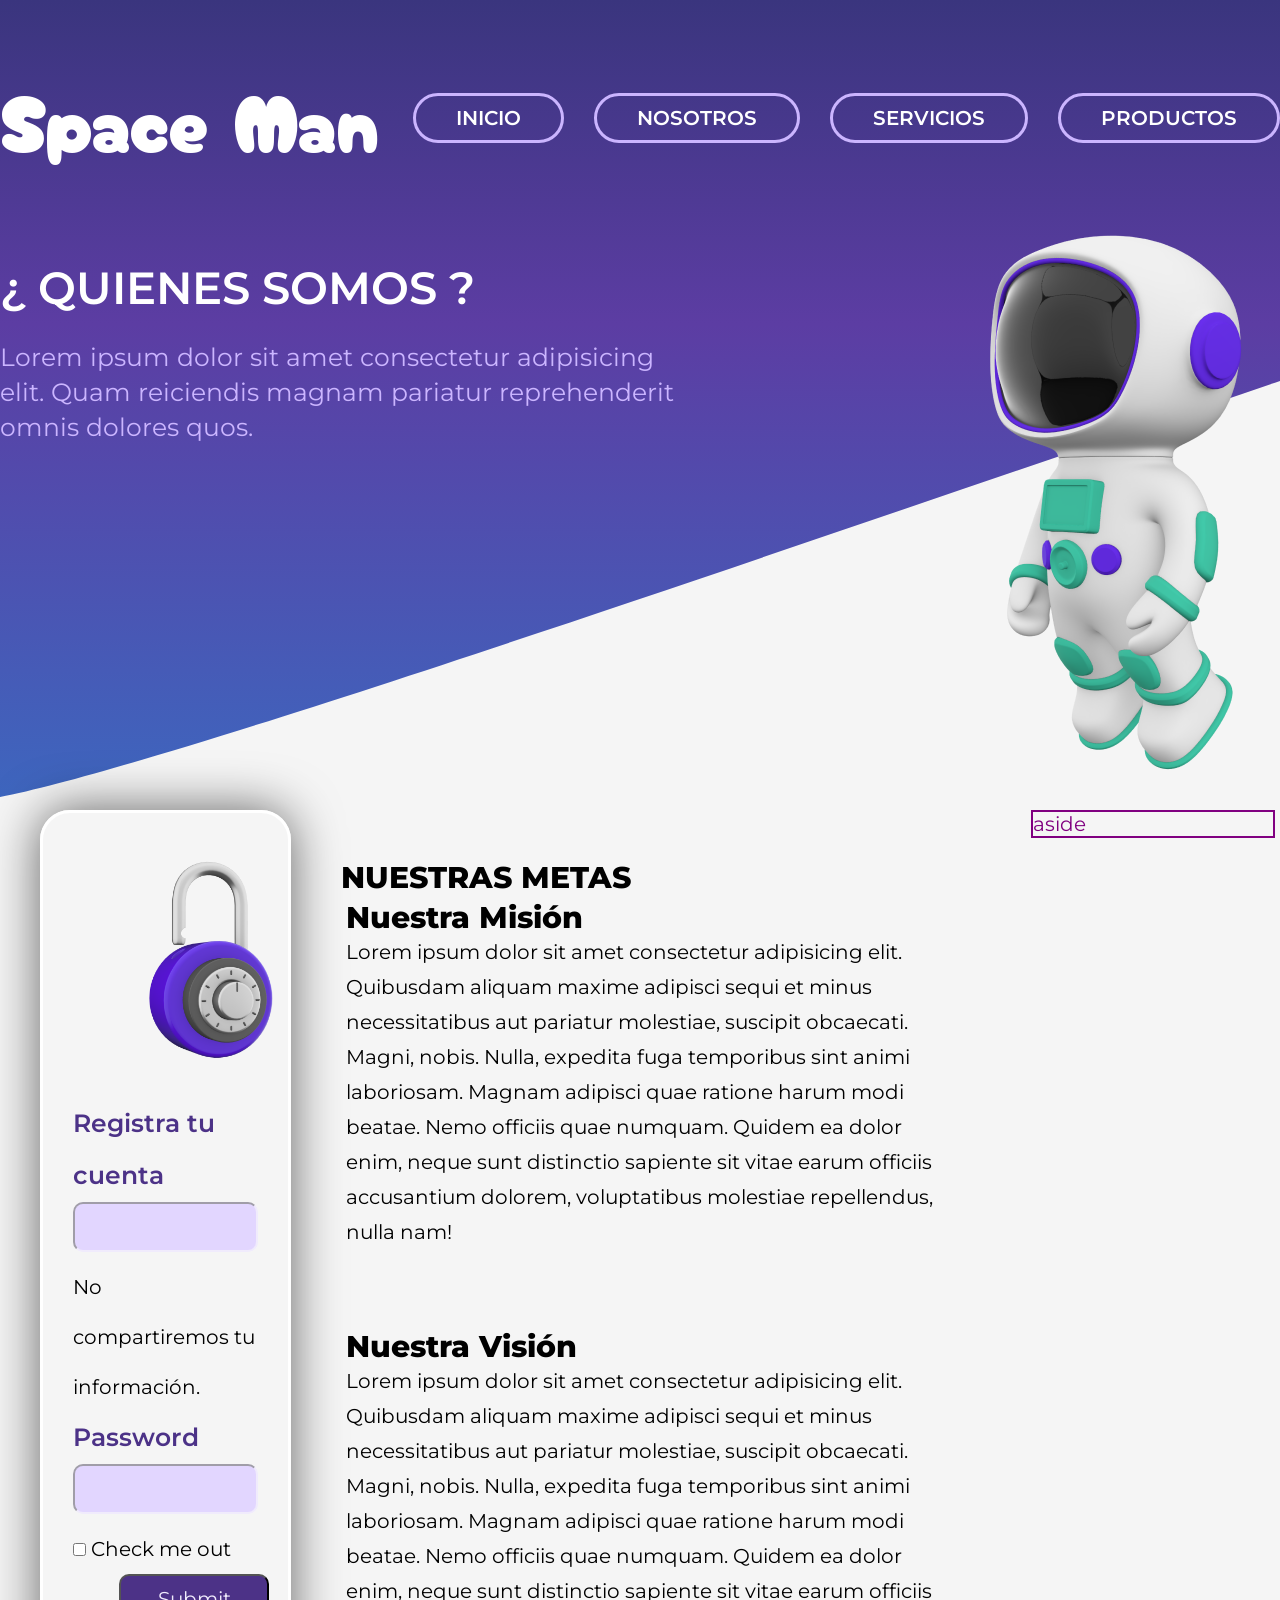
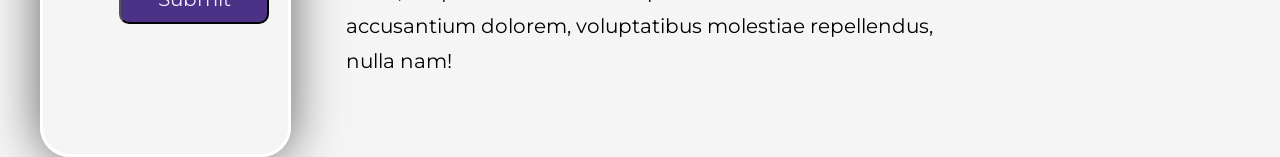
==== index.html @ 1c4ec1a2 "feat: diseño plantilla inicial" ====
<!DOCTYPE html>
<html lang="en">
<head>
    <meta charset="UTF-8">
    <meta name="viewport" content="width=device-width, initial-scale=1.0">
    <title>Proyecto de Maquetacion</title>
    <link rel="stylesheet" href="css/styles.css">
    <!-- FONTS -->
    <link rel="preconnect" href="https://fonts.googleapis.com">
    <link rel="preconnect" href="https://fonts.gstatic.com" crossorigin>
    <link href="https://fonts.googleapis.com/css2?family=Cherry+Bomb+One&family=Roboto:ital,wght@0,100..900;1,100..900&display=swap" rel="stylesheet">
    <link rel="preconnect" href="https://fonts.googleapis.com">
    <link rel="preconnect" href="https://fonts.gstatic.com" crossorigin>
    <link href="https://fonts.googleapis.com/css2?family=Montserrat:ital,wght@0,100..900;1,100..900&display=swap" rel="stylesheet">
</head>
<body>
    <header>
        <div class="menu container">
            <a href="#" class="logo">Space Man</a>
            <input type="chekbox" id="menu">
            <label for="menu">
                <img src="./img/menu-btn.png" class="menu-icono" alt="">
            </label>
            <nav class="navbar">
                <ul>
                    <li><a href="#">INICIO</a></li>
                    <li><a href="#">NOSOTROS</a></li>
                    <li><a href="#">SERVICIOS</a></li>
                    <li><a href="#">PRODUCTOS</a></li>
                </ul>
              </nav>
        </div>
        <div class="header-content container">
            <div class="content">
                <h1>¿ QUIENES SOMOS ?</h1>
                <p>Lorem ipsum dolor sit amet consectetur adipisicing elit. Quam reiciendis magnam pariatur reprehenderit omnis dolores quos.</p>
            </div>
            <img src="./img/astronauta.png" alt="" style="margin-top: 150px;">
        </div>
    </header>

    <main>
        <div class="contenido">
            <menu>
                <img src="./img/img1.png" alt="" style="height: 250px; margin: 0 25% ;">
                <form class="formulario">
                    <div class="cuenta">
                      <label for="exampleInputEmail1" class="form-label">Registra tu cuenta</label>
                      <br>
                      <input type="email" class="form-control" id="exampleInputEmail1" aria-describedby="emailHelp">
                      <p>No compartiremos tu información.</p>
                    </div>
                    <div class="cuenta">
                      <label for="exampleInputPassword1" class="form-label">Password</label>
                      <br>
                      <input type="password" class="form-control" id="exampleInputPassword1">
                    </div>
                    <div class="check">
                      <input type="checkbox" class="form-check-input" id="exampleCheck1">
                      <label class="form-check-label" for="exampleCheck1">Check me out</label>
                    </div>
                    <button type="submit" class="btn btn-primary">Submit</button>
                  </form>
            </menu>
            <section>
                <h2>NUESTRAS METAS</h2>
                <article>
                    <h2>Nuestra Misión</h2>
                    <p>Lorem ipsum dolor sit amet consectetur adipisicing elit. Quibusdam aliquam maxime adipisci sequi et minus necessitatibus aut pariatur molestiae, suscipit obcaecati. Magni, nobis. Nulla, expedita fuga temporibus sint animi laboriosam.
                    Magnam adipisci quae ratione harum modi beatae. Nemo officiis quae numquam. Quidem ea dolor enim, neque sunt distinctio sapiente sit vitae earum officiis accusantium dolorem, voluptatibus molestiae repellendus, nulla nam!
                    </p>
                </article>
                <article>
                    <h2>Nuestra Visión</h2>
                    <p>Lorem ipsum dolor sit amet consectetur adipisicing elit. Quibusdam aliquam maxime adipisci sequi et minus necessitatibus aut pariatur molestiae, suscipit obcaecati. Magni, nobis. Nulla, expedita fuga temporibus sint animi laboriosam.
                    Magnam adipisci quae ratione harum modi beatae. Nemo officiis quae numquam. Quidem ea dolor enim, neque sunt distinctio sapiente sit vitae earum officiis accusantium dolorem, voluptatibus molestiae repellendus, nulla nam!
                    </p>
                </article>
            </section>
            <aside>
                aside
            </aside>
        </div>
    </main>
    <!-- <footer>
        footer
    </footer> -->
</body>
</html>
---- css/styles.css ----
* {
    margin: 0;
    padding: 0;
    box-sizing: border-box;
    text-decoration: none;
    list-style: none;
    font-family: "Montserrat", sans-serif;
    font-size: 20px;
    font-weight: 400;
}
body {
    background-color: #f5f5f5;
}
header {
    background-image: url("../img/hero.svg");
    background-position: center bottom;
    background-repeat: no-repeat;
    background-size: cover;
    min-height: 70vh;
    display: flex;
    align-items: center;
}
.container {
    max-width: 1500px;
    margin: 10px auto;
}
.menu {
    position: absolute;
    top: 50px;
    left: 0;
    right: 0;
    display: flex;
    align-items: center;
    justify-content: space-between;
    z-index: 1000;
}
.menu .logo {
    font-family: "Cherry Bomb One", system-ui;
    font-weight: 400;
    font-size: 80px;
    color: #ffffff ;
}
.menu .navbar ul li {
    position: relative;
    float: left;
} 
.menu .navbar ul li a {
    font-size: 20px;
    margin-left: 30px ;
    padding: 10px 40px;
    color: #ffffff;
    display: block;
    font-family: "Montserrat", sans-serif;
    font-optical-sizing: auto;
    font-weight: 600;
    font-style: normal;
    border: 3px solid #CBB5FF;
    border-radius: 40px;
}
#menu {
    display: none;
}
.menu-icono {
    width: 25px;
}
.menu label {
    cursor: pointer;
    display: none;
}
.header-content {
    display: flex;
}
.content {
    padding: 250px 250px 0px 0px;
}
.content h1 {
    color: #ffffff;
    font-family: "Montserrat", sans-serif;
    font-size: 45px;
    font-weight: 600;
    line-height: 55px;
}
.content p {
    margin-top: 25px;
    margin-right: 50px;
    color: #CBB5FF;
    font-family: "Montserrat", sans-serif;
    font-size: 25px;
    font-weight: 400;
    line-height: 35px;
}
main {
    width: 100%;
    height: 300px;
    flex-direction: column;
}

menu {
    border: 3px solid #ffffff;
    border-radius: 30px;
    box-shadow: 0px 0px 50px #0000009a;
    width: 20%;
    margin-left: 40px;
    padding: 30px;
}
.formulario .cuenta label {
    font-family: "Montserrat", sans-serif;
    font-size: 25px;
    font-weight: 600;
    color: #4C3287;
}

.formulario {
    margin-bottom: 100px;
    line-height: 50px;
}

.formulario .cuenta input {
    margin: 0px 0 10px 0 ;
    padding: 0 30px;
    height: 50px;
    width: 100%;
    border-radius: 10px;
    background-color: #e2d6ff;
    border-color: #f0ebfc;
}

form button {
    margin: 0 25% ;
    height: 50px;
    width: 150px;
    background-color: #4C3287;
    border-radius: 10px;
    color: #f0ebfc;
}
section {
    width: 60%;
    padding: 50px;
}

section h2 {
    font-family: "Montserrat", sans-serif;
    font-size: 30px;
    font-weight: 800;
    line-height: 35px;
}

aside {
    width: 20%;
    height: 1000%;
    border: solid 2px purple;
    color: purple;
    margin-left: 5px;
    margin-right: 5px;
}

article {
    width: 95%;
    height: 50%;
    margin: 5px;
    font-family: "Montserrat", sans-serif;
    font-size: 20px;
    font-weight: 400;
    line-height: 35px;
}

div.contenido {
    display: flex;
    align-items: top;
}

footer {
    width: 100%;
    height: 400px;
    border: solid 2px rgb(93, 13, 13);
    color: rgb(93, 13, 13);
    margin-top: 10px;
}
/* HOVERS */
.menu .navbar ul li a:hover {
    color: #ffffff;
    background-color: #4C3287;
    border: 3px solid #ffffff;
    box-shadow: 0px 0px 50px #CBB5FF;
    transition-duration: 0.5s;
}
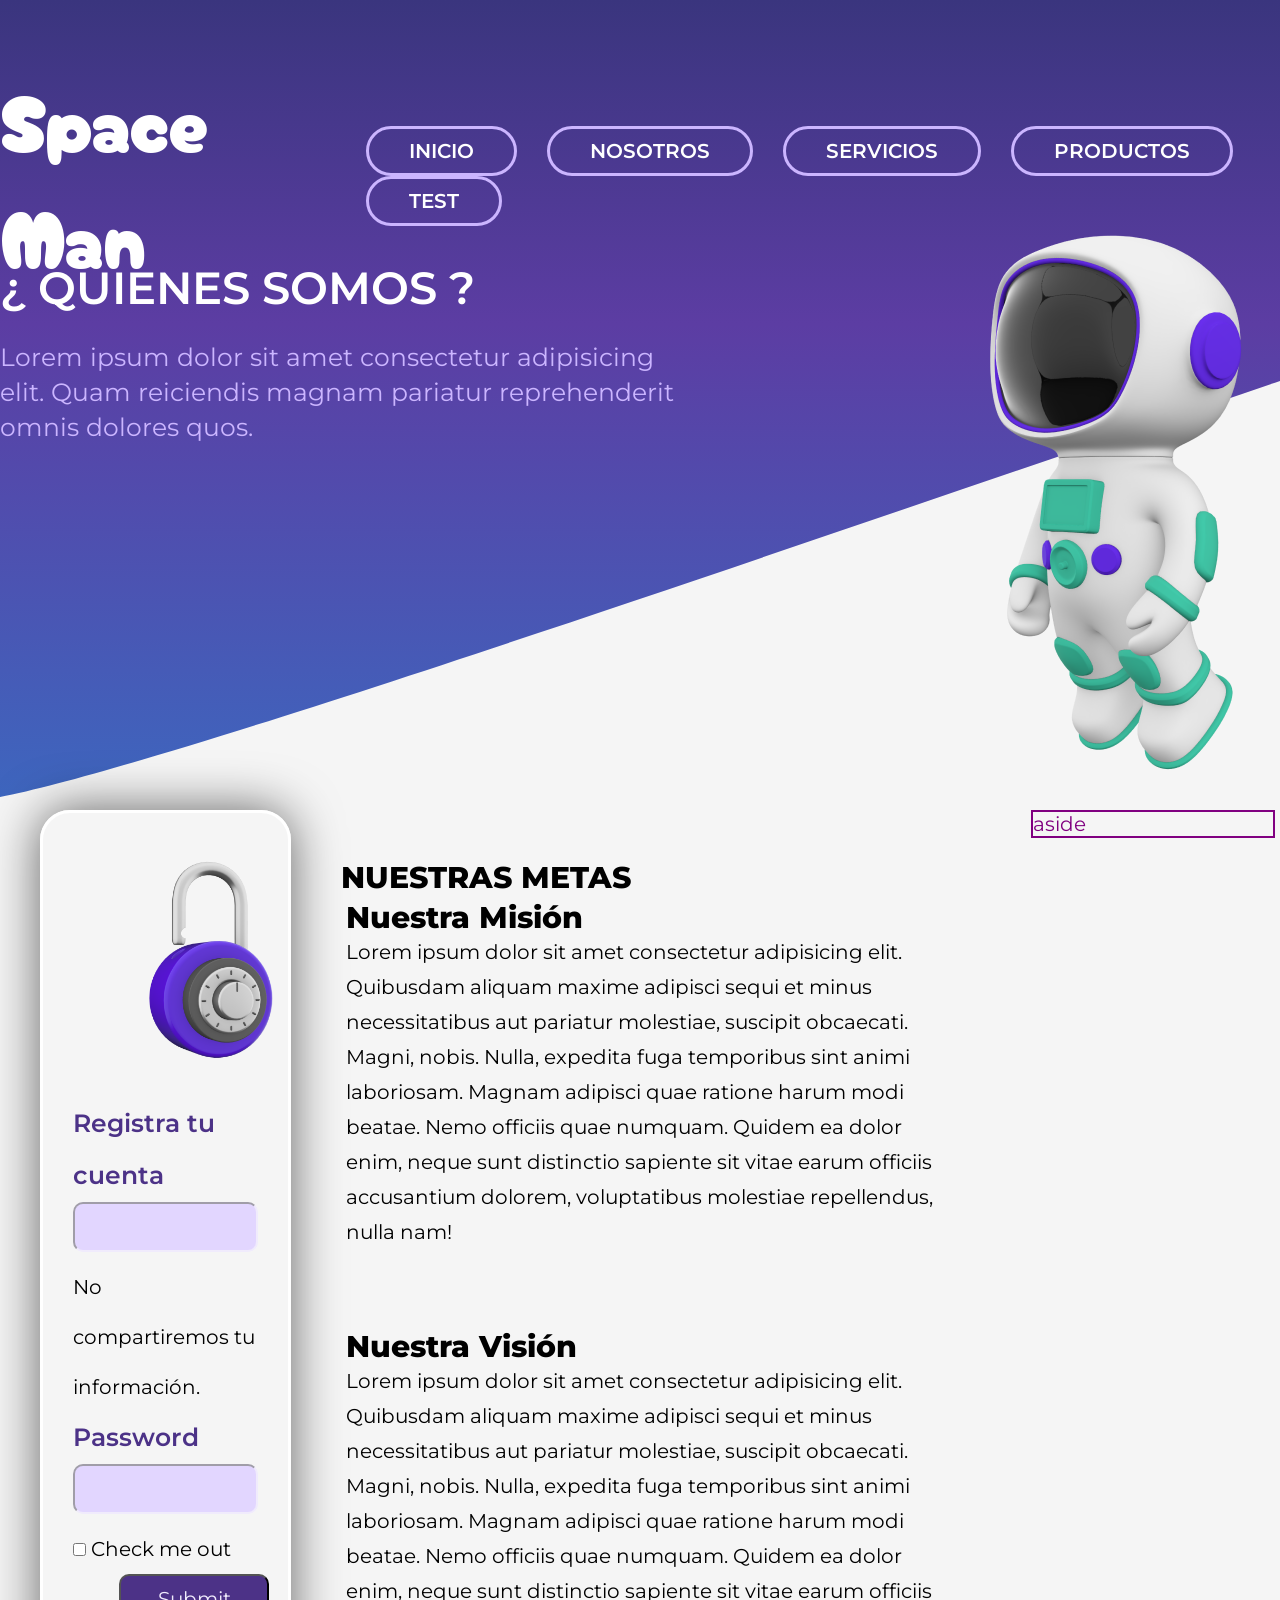
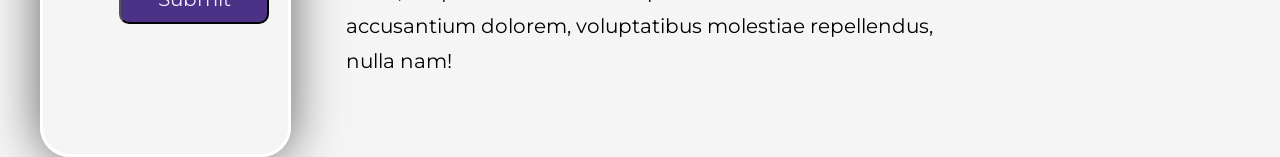
==== commit 68c2792a: "añadir boton menu" ====
--- a/index.html
+++ b/index.html
@@ -27,6 +27,7 @@
                     <li><a href="#">NOSOTROS</a></li>
                     <li><a href="#">SERVICIOS</a></li>
                     <li><a href="#">PRODUCTOS</a></li>
+                    <li><a href="#">TEST</a></li>
                 </ul>
               </nav>
         </div>
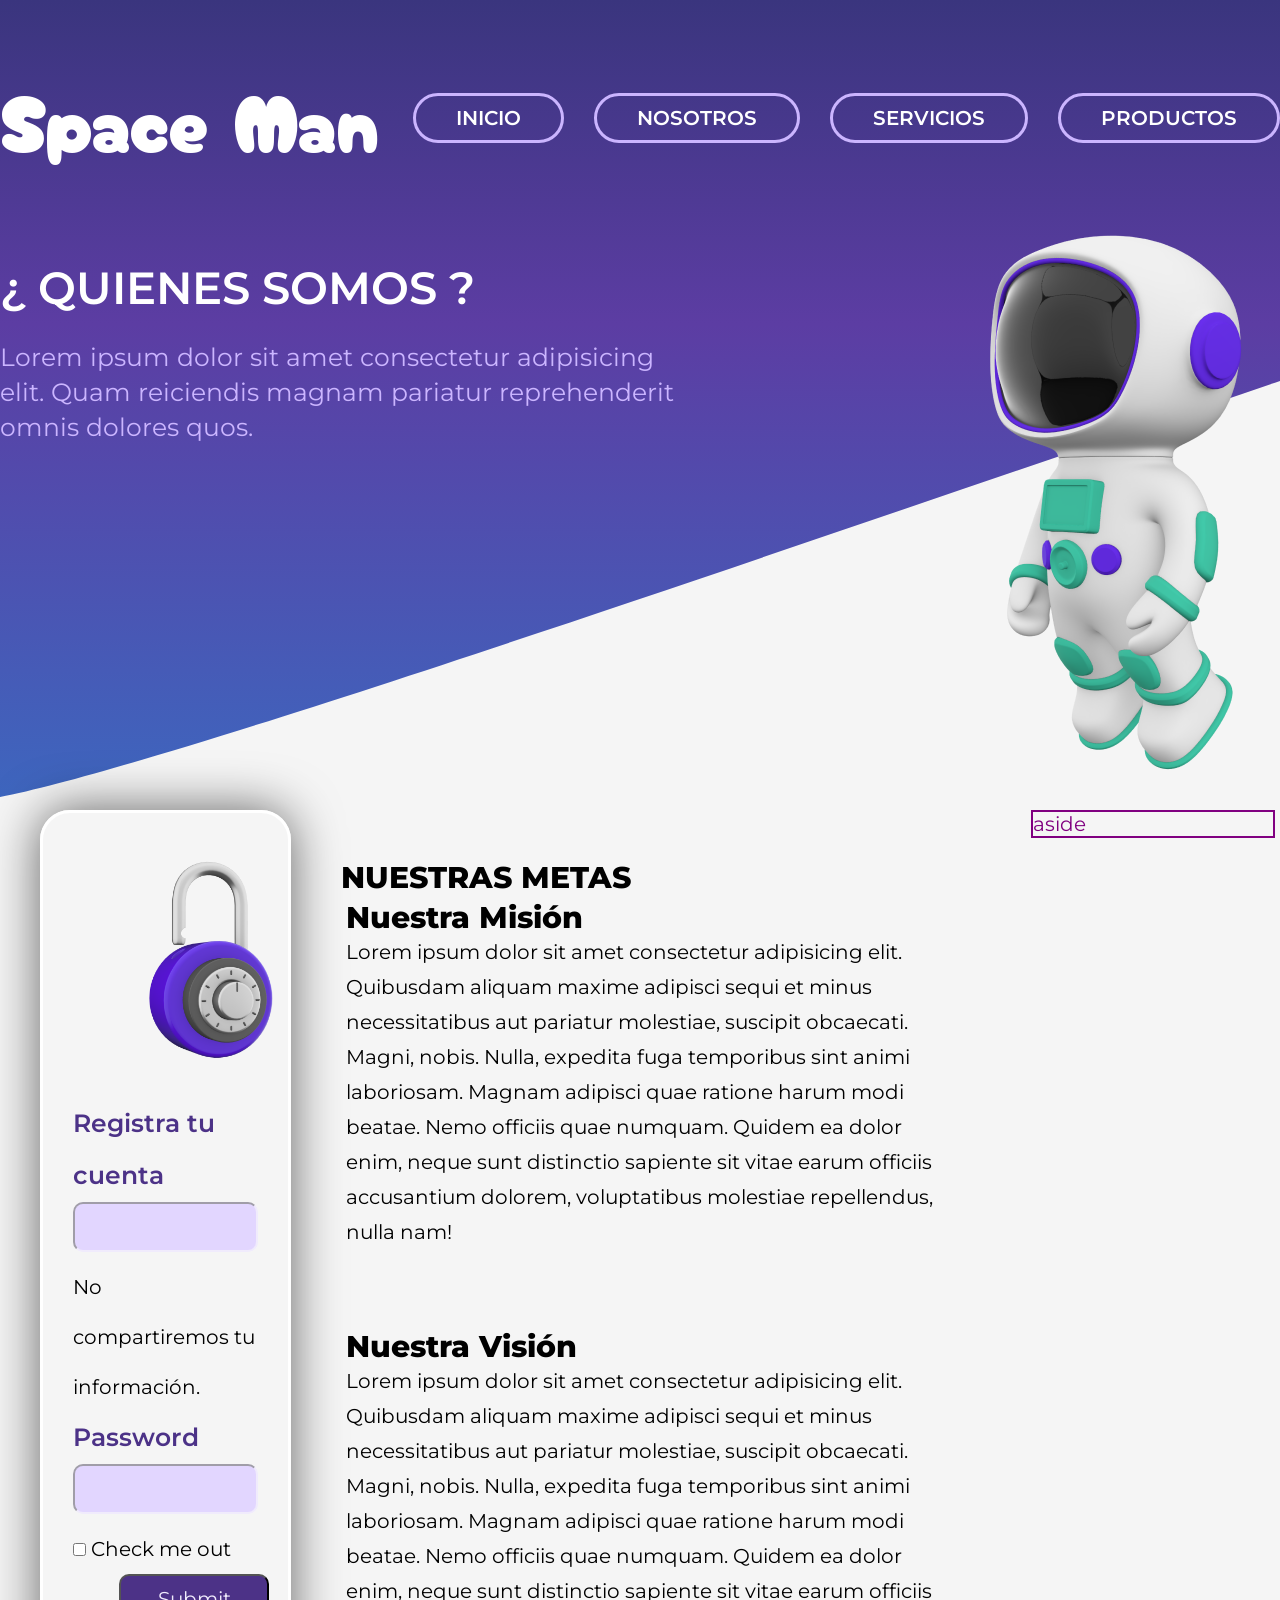
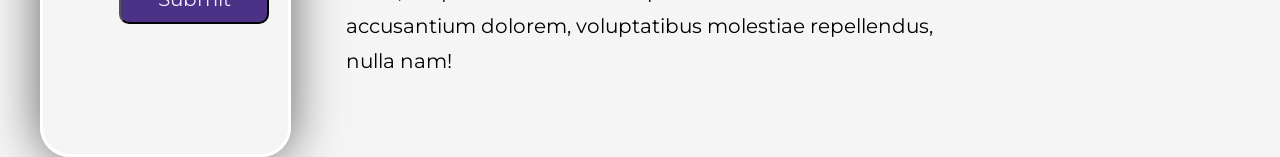
==== commit 5e989908: "chore: remove button test" ====
--- a/index.html
+++ b/index.html
@@ -27,7 +27,6 @@
                     <li><a href="#">NOSOTROS</a></li>
                     <li><a href="#">SERVICIOS</a></li>
                     <li><a href="#">PRODUCTOS</a></li>
-                    <li><a href="#">TEST</a></li>
                 </ul>
               </nav>
         </div>
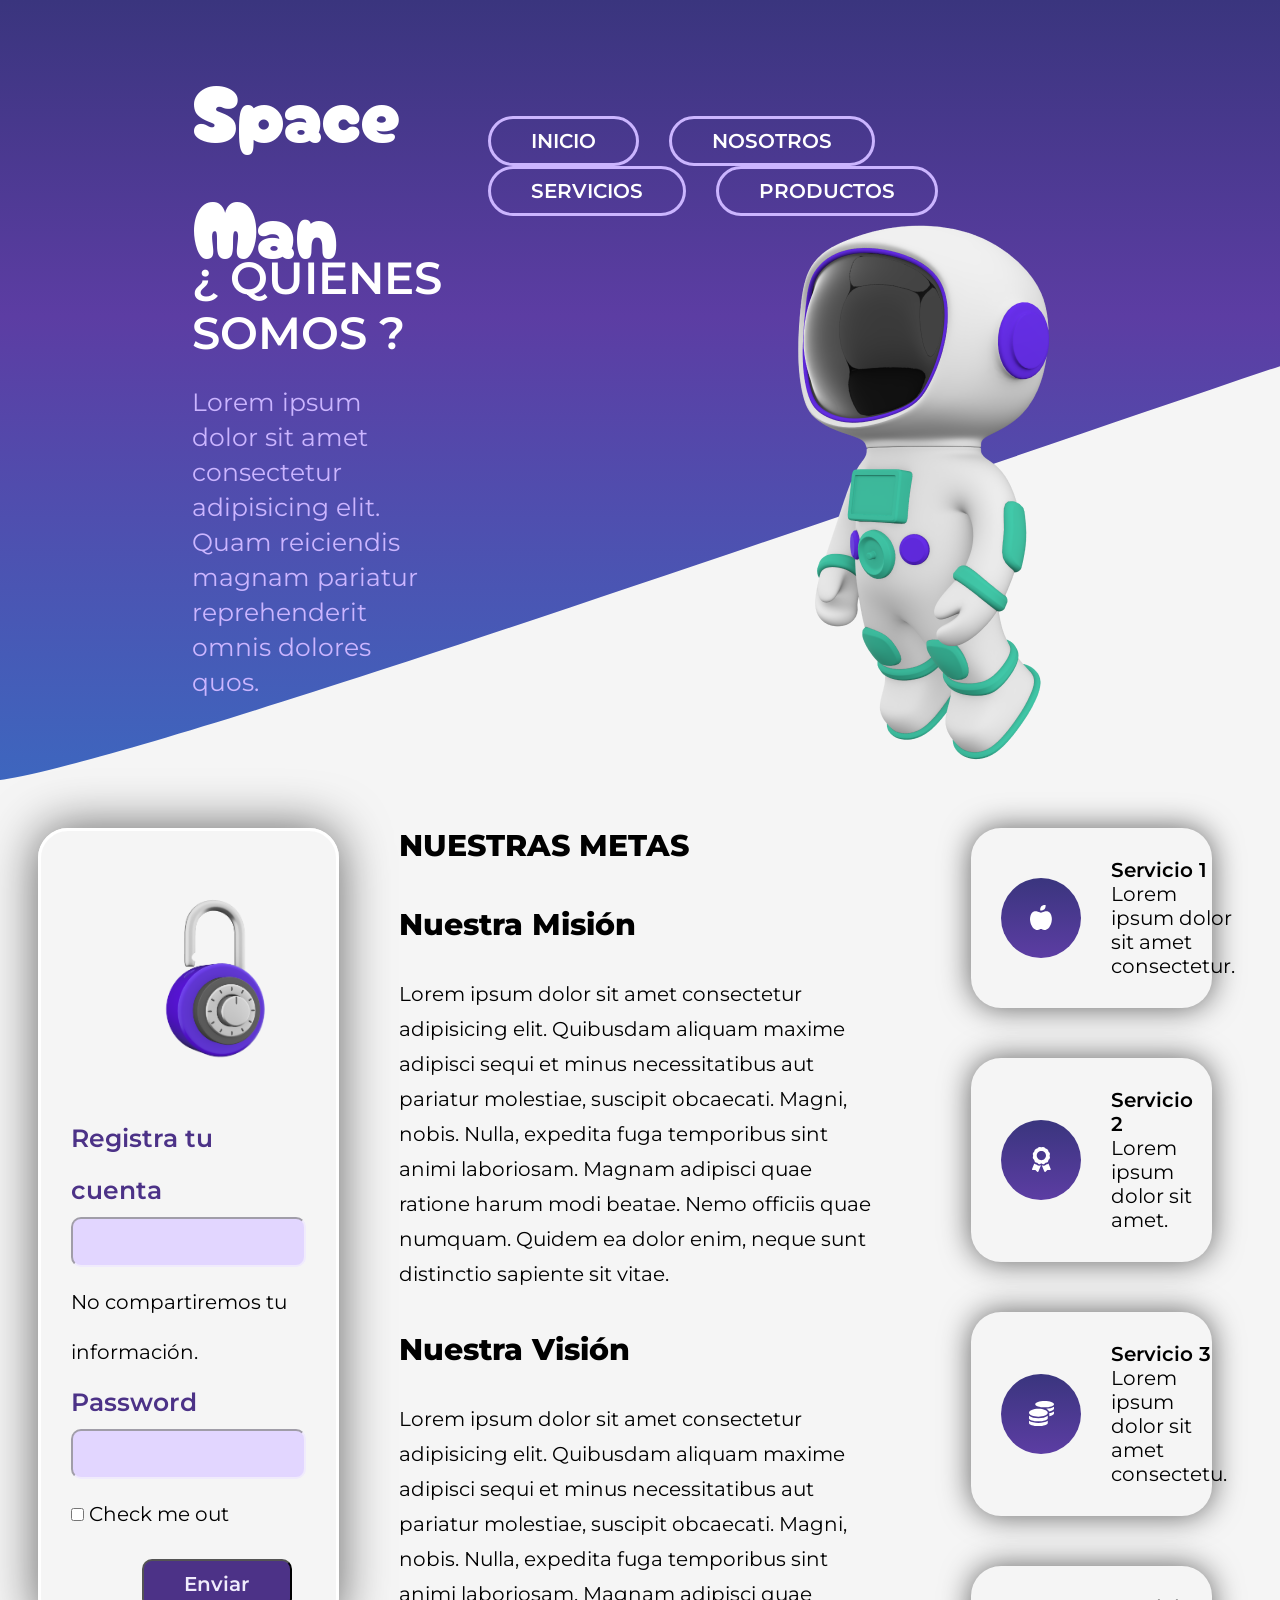
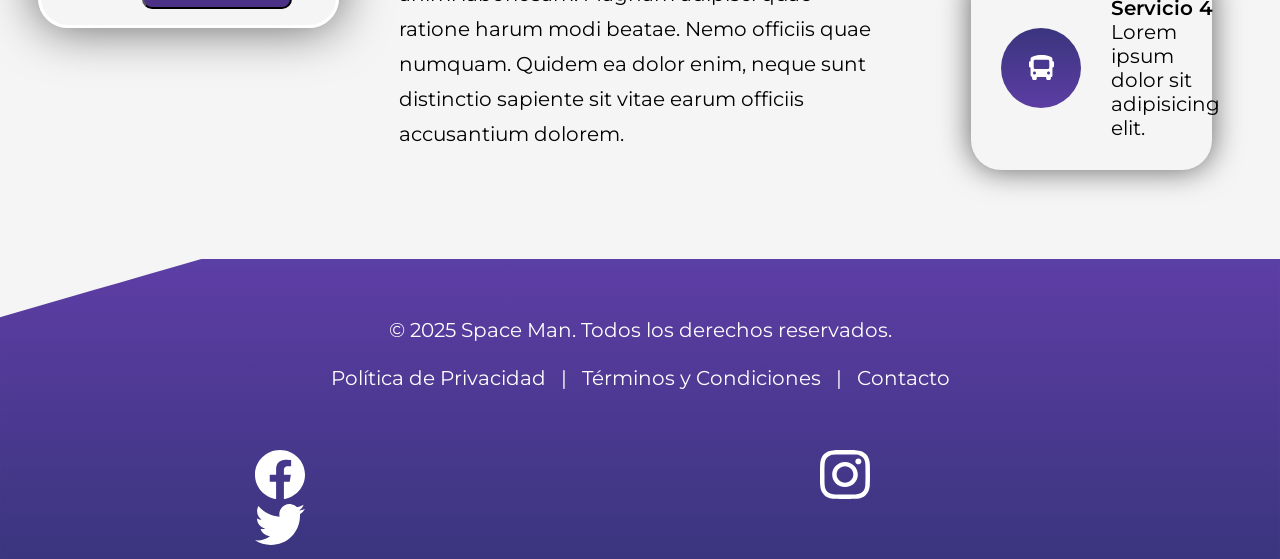
==== commit 28af11d8: "responsive" ====
--- a/index.html
+++ b/index.html
@@ -35,14 +35,14 @@
                 <h1>¿ QUIENES SOMOS ?</h1>
                 <p>Lorem ipsum dolor sit amet consectetur adipisicing elit. Quam reiciendis magnam pariatur reprehenderit omnis dolores quos.</p>
             </div>
-            <img src="./img/astronauta.png" alt="" style="margin-top: 150px;">
+            <img src="./img/astronauta.png" alt="" style="margin-top: 150px; margin-left: 50px;">
         </div>
     </header>
 
     <main>
         <div class="contenido">
             <menu>
-                <img src="./img/img1.png" alt="" style="height: 250px; margin: 0 25% ;">
+                <img src="./img/img1.png" alt="" style="height: 200px; margin: 10% 30% ;">
                 <form class="formulario">
                     <div class="cuenta">
                       <label for="exampleInputEmail1" class="form-label">Registra tu cuenta</label>
@@ -59,31 +59,84 @@
                       <input type="checkbox" class="form-check-input" id="exampleCheck1">
                       <label class="form-check-label" for="exampleCheck1">Check me out</label>
                     </div>
-                    <button type="submit" class="btn btn-primary">Submit</button>
+                    <button type="submit" class="btn">Enviar</button>
                   </form>
             </menu>
             <section>
                 <h2>NUESTRAS METAS</h2>
+                <br>
                 <article>
-                    <h2>Nuestra Misión</h2>
-                    <p>Lorem ipsum dolor sit amet consectetur adipisicing elit. Quibusdam aliquam maxime adipisci sequi et minus necessitatibus aut pariatur molestiae, suscipit obcaecati. Magni, nobis. Nulla, expedita fuga temporibus sint animi laboriosam.
-                    Magnam adipisci quae ratione harum modi beatae. Nemo officiis quae numquam. Quidem ea dolor enim, neque sunt distinctio sapiente sit vitae earum officiis accusantium dolorem, voluptatibus molestiae repellendus, nulla nam!
-                    </p>
+                    <div>
+                        <h2>Nuestra Misión</h2>
+                        <br>
+                        <p>Lorem ipsum dolor sit amet consectetur adipisicing elit. Quibusdam aliquam maxime adipisci sequi et minus necessitatibus aut pariatur molestiae, suscipit obcaecati. Magni, nobis. Nulla, expedita fuga temporibus sint animi laboriosam.
+                        Magnam adipisci quae ratione harum modi beatae. Nemo officiis quae numquam. Quidem ea dolor enim, neque sunt distinctio sapiente sit vitae.
+                        </p>
+                    </div>
                 </article>
                 <article>
-                    <h2>Nuestra Visión</h2>
-                    <p>Lorem ipsum dolor sit amet consectetur adipisicing elit. Quibusdam aliquam maxime adipisci sequi et minus necessitatibus aut pariatur molestiae, suscipit obcaecati. Magni, nobis. Nulla, expedita fuga temporibus sint animi laboriosam.
-                    Magnam adipisci quae ratione harum modi beatae. Nemo officiis quae numquam. Quidem ea dolor enim, neque sunt distinctio sapiente sit vitae earum officiis accusantium dolorem, voluptatibus molestiae repellendus, nulla nam!
-                    </p>
+                    <div><h2>Nuestra Visión</h2>
+                        <br>
+                        <p>Lorem ipsum dolor sit amet consectetur adipisicing elit. Quibusdam aliquam maxime adipisci sequi et minus necessitatibus aut pariatur molestiae, suscipit obcaecati. Magni, nobis. Nulla, expedita fuga temporibus sint animi laboriosam.
+                        Magnam adipisci quae ratione harum modi beatae. Nemo officiis quae numquam. Quidem ea dolor enim, neque sunt distinctio sapiente sit vitae earum officiis accusantium dolorem.
+                        </p></div>
                 </article>
             </section>
-            <aside>
-                aside
+            <aside class="services container">
+               <div class="service">
+                <img src="./img/icon1.svg" alt="">
+                <div>
+                    <h3>Servicio 1</h3>
+                    <p>Lorem ipsum dolor sit amet consectetur.</p>
+                </div>
+               </div>
+               <div class="service">
+                <img src="./img/icon2.svg" alt="">
+                <div>
+                    <h3>Servicio 2</h3>
+                    <p>Lorem ipsum dolor sit amet.</p>
+                </div>
+               </div>
+               <div class="service">
+                <img src="./img/icon3.svg" alt="">
+                <div>
+                    <h3>Servicio 3</h3>
+                    <p>Lorem ipsum dolor sit amet consectetu.</p>
+                </div>
+               </div>
+               <div class="service">
+                <img src="./img/icon4.svg" alt="">
+                <div>
+                    <h3>Servicio 4</h3>
+                    <p>Lorem ipsum dolor sit adipisicing elit.</p>
+                </div>
+               </div>
             </aside>
         </div>
     </main>
-    <!-- <footer>
-        footer
-    </footer> -->
+    <footer>
+        <div>
+          <nav class="enlaces">
+            <p>&copy; 2025 Space Man. Todos los derechos reservados.</p>
+            <br>
+            <a href="" style="color:white; margin:0 10px; text-decoration:none;">Política de Privacidad</a>
+            |
+            <a href="" style="color:white; margin:0 10px; text-decoration:none;">Términos y Condiciones</a>
+            |
+            <a href="" style="color:white; margin:0 10px; text-decoration:none;">Contacto</a>
+          </nav>
+          <div style="margin-top:10px;">
+            <a href="https://facebook.com" target="_blank" style="margin: 0 5px;">
+              <img src="./img/facebook.svg" alt="Facebook">
+            </a>
+            <a href="https://twitter.com" target="_blank" style="margin: 0 5px;">
+              <img src="./img/insta.svg" alt="Twitter">
+            </a>
+            <a href="https://instagram.com" target="_blank" style="margin: 0 5px;">
+              <img src="./img/twitter.svg" alt="Instagram">
+            </a>
+          </div>
+        </div>
+      </footer>      
 </body>
 </html>
--- a/css/styles.css
+++ b/css/styles.css
@@ -13,7 +13,7 @@
 }
 header {
     background-image: url("../img/hero.svg");
-    background-position: center bottom;
+    background-position: center;
     background-repeat: no-repeat;
     background-size: cover;
     min-height: 70vh;
@@ -21,8 +21,8 @@
     align-items: center;
 }
 .container {
-    max-width: 1500px;
-    margin: 10px auto;
+    max-width: 70%;
+    margin: auto;
 }
 .menu {
     position: absolute;
@@ -61,7 +61,7 @@
     display: none;
 }
 .menu-icono {
-    width: 25px;
+    width: 50px;
 }
 .menu label {
     cursor: pointer;
@@ -89,18 +89,18 @@
     font-weight: 400;
     line-height: 35px;
 }
+
 main {
     width: 100%;
-    height: 300px;
-    flex-direction: column;
+    padding: 3%;
 }
 
 menu {
     border: 3px solid #ffffff;
     border-radius: 30px;
     box-shadow: 0px 0px 50px #0000009a;
-    width: 20%;
-    margin-left: 40px;
+    width:25%;
+    height: 800px;
     padding: 30px;
 }
 .formulario .cuenta label {
@@ -126,7 +126,7 @@
 }
 
 form button {
-    margin: 0 25% ;
+    margin: 0 30% ;
     height: 50px;
     width: 150px;
     background-color: #4C3287;
@@ -134,8 +134,8 @@
     color: #f0ebfc;
 }
 section {
-    width: 60%;
-    padding: 50px;
+    width: 50%;
+    padding: 0 60px;
 }
 
 section h2 {
@@ -146,22 +146,36 @@
 }
 
 aside {
-    width: 20%;
-    height: 1000%;
-    border: solid 2px purple;
-    color: purple;
-    margin-left: 5px;
-    margin-right: 5px;
+    width: 25%;
+    padding: 0 30px;
+}
+
+.service {
+    margin-bottom: 50px;
+    padding: 30px;
+    border-radius: 30px;
+    box-shadow: 0px 0px 30px #0000009a;
+    display: flex;
+    cursor: pointer;
+}
+.service img{
+    padding: 0 30px 0 0;
+}
+.service h3{
+    font-weight: 600;
 }
 
 article {
-    width: 95%;
-    height: 50%;
-    margin: 5px;
+    width: 100%;
     font-family: "Montserrat", sans-serif;
     font-size: 20px;
     font-weight: 400;
     line-height: 35px;
+    padding: 20px 0;
+}
+.btn {
+    font-weight: 600;
+    margin-top: 20px;
 }
 
 div.contenido {
@@ -170,11 +184,26 @@
 }
 
 footer {
+    background-image: url("../img/footer.svg");
+    background-position: center bottom;
+    background-repeat: no-repeat;
+    background-size: cover;
     width: 100%;
-    height: 400px;
-    border: solid 2px rgb(93, 13, 13);
-    color: rgb(93, 13, 13);
-    margin-top: 10px;
+    height: 300px;
+    display: flex;
+    align-items: center;
+    justify-content: center;
+}
+.enlaces {
+    padding: 50px;
+    color: #ffffff;
+    margin: 0 10px;
+    text-decoration: none;
+    text-align: center;
+}
+footer img {
+    width: 50px;
+    margin: 0 250px;
 }
 /* HOVERS */
 .menu .navbar ul li a:hover {
@@ -184,3 +213,121 @@
     box-shadow: 0px 0px 50px #CBB5FF;
     transition-duration: 0.5s;
 }
+.btn:hover {
+    color: #4C3287;
+    background-color: #CBB5FF;
+    box-shadow: 0px 0px 20px #4C3287;
+    transition-duration: 0.5s;
+    font-weight: 600;
+}
+.service:hover {
+    box-shadow: 0px 0px 30px #CBB5FF;
+    transition-duration: 0.5s;
+}
+/* responsive */
+
+@media (max-width: 950px) {
+    .container {
+        max-width: 100%;
+        margin: 30px;
+    }
+    .menu {
+        padding: 20px;
+    }
+    .menu label {
+        display: initial;
+    }
+    .menu .navbar {
+        position: absolute;
+        top: 100%;
+        left: 0;
+        right: 0;
+        display: none;
+    }
+    .menu .logo {
+        font-family: "Cherry Bomb One", system-ui;
+        font-weight: 400;
+        font-size: 40px;
+        color: #ffffff ;
+    }
+    .header-content {
+        display: block;
+    }
+    .content {
+        padding: 250px 0px 0px 0px;
+    }
+    .content h1 {
+        color: #ffffff;
+        font-family: "Montserrat", sans-serif;
+        font-size: 30px;
+        font-weight: 600;
+        line-height: 55px;
+        text-align: center;
+    }
+    .content p {
+        margin-left: 50px;
+        color: #CBB5FF;
+        font-family: "Montserrat", sans-serif;
+        font-size: 20px;
+        font-weight: 400;
+        line-height: 35px;
+        text-align: center;
+    }
+    div.contenido {
+        display: block;
+        justify-content: center;
+        align-items: center;
+    }
+    menu {
+        border: 3px solid #ffffff;
+        border-radius: 30px;
+        box-shadow: 0px 0px 50px #0000009a;
+        width:100%;
+        height: 800px;
+        padding: 30px;
+    }
+    section {
+        width: 100%;
+        margin: 30px 0;
+        padding: 40px;
+    }
+    
+    section h2 {
+        font-family: "Montserrat", sans-serif;
+        font-size: 20px;
+        font-weight: 800;
+        line-height: 35px;
+    }
+    
+    aside {
+        width: 100%;
+        margin: 0;
+    }
+    .container {
+        max-width: 100%;
+        margin: 0;
+    }
+    footer {
+        background-image: url("../img/footer.svg");
+        background-position: center bottom;
+        background-repeat: no-repeat;
+        background-size: cover;
+        width: 100%;
+        height: 600px;
+        display: flex;
+        align-items: center;
+        font-size: 50px;
+        font-weight: 800;
+    }
+    .enlaces {
+        margin-top: 250px;
+        color: #ffffff;
+        margin: 100px  0 0 0;
+        text-decoration: none;
+        text-align: center;
+    }
+    footer img {
+        width: 30px;
+        margin: 0 45px;
+    }
+}
